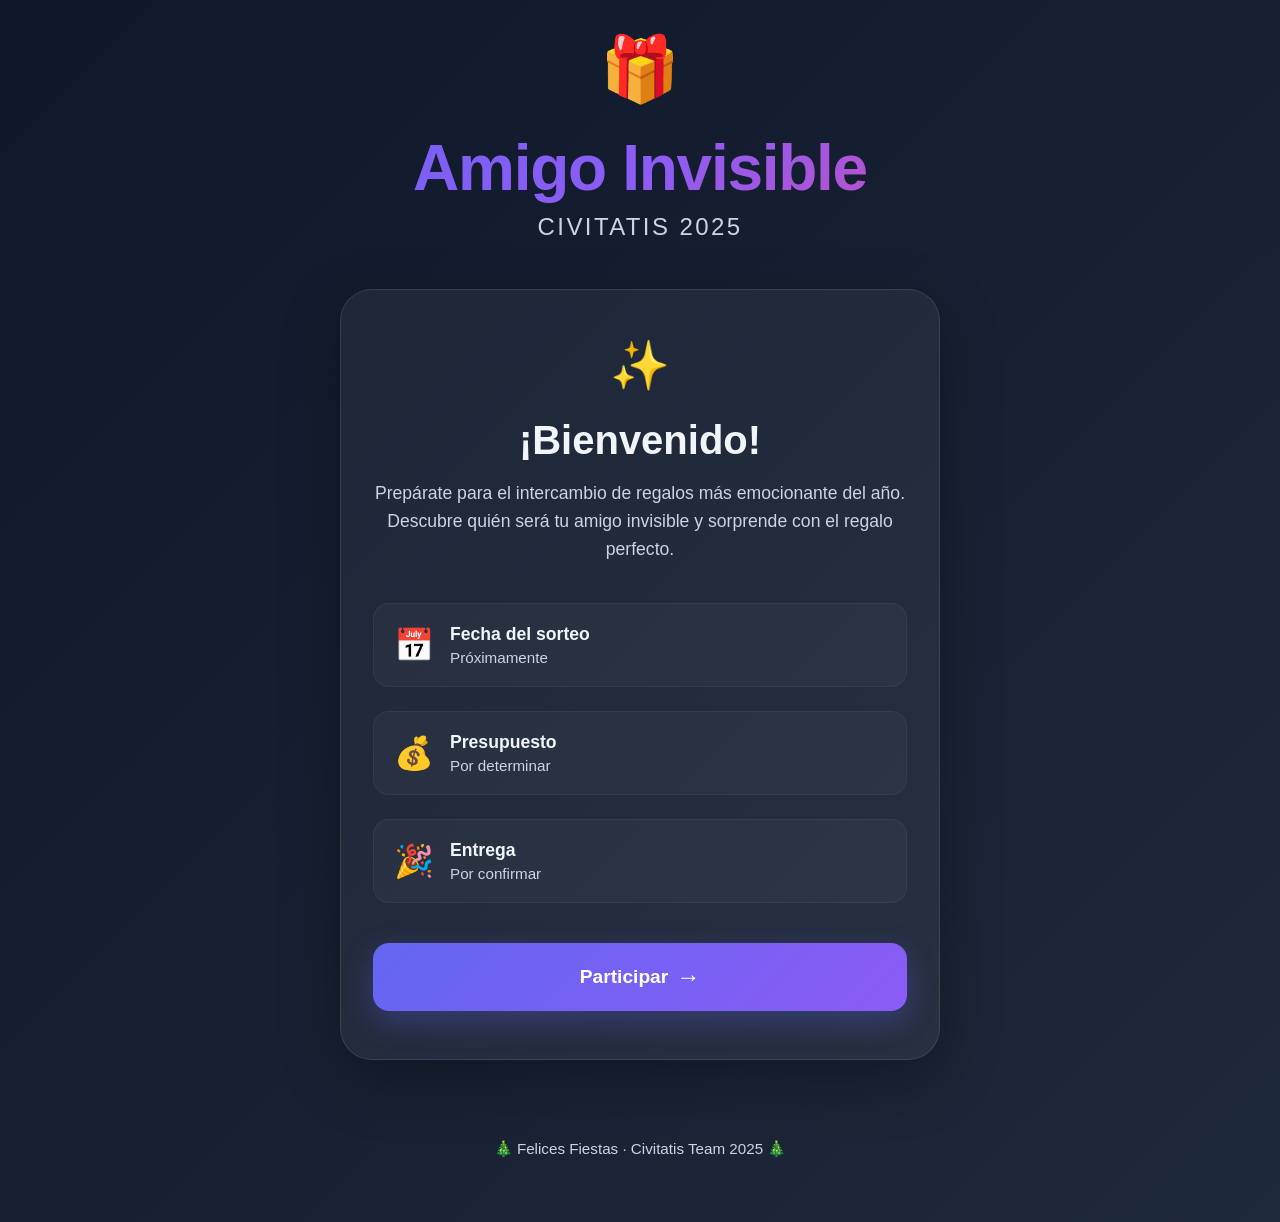
==== index.html @ 9f10d063 "First commit" ====
<!DOCTYPE html>
<html lang="es">
<head>
    <meta charset="UTF-8">
    <meta name="viewport" content="width=device-width, initial-scale=1.0">
    <title>Amigo Invisible 2025 - Civitatis</title>
    <link rel="stylesheet" href="styles.css">
</head>
<body>
    <div class="snow-container">
        <div class="snowflake">❄</div>
        <div class="snowflake">❅</div>
        <div class="snowflake">❆</div>
        <div class="snowflake">❄</div>
        <div class="snowflake">❅</div>
        <div class="snowflake">❆</div>
    </div>

    <div class="container">
        <header class="header">
            <div class="logo">
                <span class="gift-icon">🎁</span>
            </div>
            <h1 class="title">Amigo Invisible</h1>
            <p class="subtitle">Civitatis 2025</p>
        </header>

        <main class="main-content">
            <div class="card">
                <div class="card-icon">✨</div>
                <h2>¡Bienvenido!</h2>
                <p>Prepárate para el intercambio de regalos más emocionante del año. 
                   Descubre quién será tu amigo invisible y sorprende con el regalo perfecto.</p>
                
                <div class="info-section">
                    <div class="info-item">
                        <span class="info-icon">📅</span>
                        <div class="info-text">
                            <strong>Fecha del sorteo</strong>
                            <p>Próximamente</p>
                        </div>
                    </div>
                    
                    <div class="info-item">
                        <span class="info-icon">💰</span>
                        <div class="info-text">
                            <strong>Presupuesto</strong>
                            <p>Por determinar</p>
                        </div>
                    </div>
                    
                    <div class="info-item">
                        <span class="info-icon">🎉</span>
                        <div class="info-text">
                            <strong>Entrega</strong>
                            <p>Por confirmar</p>
                        </div>
                    </div>
                </div>

                <button class="cta-button">
                    <span>Participar</span>
                    <span class="button-arrow">→</span>
                </button>
            </div>
        </main>

        <footer class="footer">
            <p>🎄 Felices Fiestas · Civitatis Team 2025 🎄</p>
        </footer>
    </div>
</body>
</html>
---- styles.css ----
* {
    margin: 0;
    padding: 0;
    box-sizing: border-box;
}

:root {
    --primary-color: #6366f1;
    --secondary-color: #8b5cf6;
    --accent-color: #ec4899;
    --bg-gradient-start: #0f172a;
    --bg-gradient-end: #1e293b;
    --text-light: #f1f5f9;
    --text-muted: #cbd5e1;
    --card-bg: rgba(255, 255, 255, 0.05);
    --card-border: rgba(255, 255, 255, 0.1);
}

body {
    font-family: -apple-system, BlinkMacSystemFont, 'Segoe UI', Roboto, 'Helvetica Neue', Arial, sans-serif;
    background: linear-gradient(135deg, var(--bg-gradient-start) 0%, var(--bg-gradient-end) 100%);
    min-height: 100vh;
    color: var(--text-light);
    position: relative;
    overflow-x: hidden;
}

.snow-container {
    position: fixed;
    top: 0;
    left: 0;
    width: 100%;
    height: 100%;
    pointer-events: none;
    z-index: 1;
    overflow: hidden;
}

.snowflake {
    position: absolute;
    top: -10%;
    color: rgba(255, 255, 255, 0.3);
    font-size: 1.5rem;
    animation: fall linear infinite;
}

.snowflake:nth-child(1) { left: 10%; animation-duration: 10s; animation-delay: 0s; }
.snowflake:nth-child(2) { left: 25%; animation-duration: 12s; animation-delay: 2s; font-size: 2rem; }
.snowflake:nth-child(3) { left: 40%; animation-duration: 14s; animation-delay: 4s; }
.snowflake:nth-child(4) { left: 60%; animation-duration: 11s; animation-delay: 1s; font-size: 1.8rem; }
.snowflake:nth-child(5) { left: 75%; animation-duration: 13s; animation-delay: 3s; }
.snowflake:nth-child(6) { left: 90%; animation-duration: 15s; animation-delay: 5s; font-size: 2.2rem; }

@keyframes fall {
    0% {
        transform: translateY(0) rotate(0deg);
        opacity: 0;
    }
    10% {
        opacity: 1;
    }
    90% {
        opacity: 1;
    }
    100% {
        transform: translateY(110vh) rotate(360deg);
        opacity: 0;
    }
}

.container {
    max-width: 1200px;
    margin: 0 auto;
    padding: 2rem 1rem;
    position: relative;
    z-index: 2;
    min-height: 100vh;
    display: flex;
    flex-direction: column;
}

.header {
    text-align: center;
    margin-bottom: 3rem;
    animation: fadeInDown 0.8s ease-out;
}

.logo {
    margin-bottom: 1.5rem;
}

.gift-icon {
    font-size: 4rem;
    display: inline-block;
    animation: bounce 2s infinite;
}

@keyframes bounce {
    0%, 100% {
        transform: translateY(0);
    }
    50% {
        transform: translateY(-10px);
    }
}

.title {
    font-size: clamp(2.5rem, 6vw, 4rem);
    font-weight: 800;
    background: linear-gradient(135deg, var(--primary-color), var(--secondary-color), var(--accent-color));
    -webkit-background-clip: text;
    -webkit-text-fill-color: transparent;
    background-clip: text;
    margin-bottom: 0.5rem;
    letter-spacing: -0.02em;
}

.subtitle {
    font-size: clamp(1.2rem, 3vw, 1.5rem);
    color: var(--text-muted);
    font-weight: 300;
    letter-spacing: 0.1em;
    text-transform: uppercase;
}

.main-content {
    flex: 1;
    display: flex;
    align-items: center;
    justify-content: center;
    animation: fadeInUp 0.8s ease-out 0.2s both;
}

.card {
    background: var(--card-bg);
    backdrop-filter: blur(20px);
    border: 1px solid var(--card-border);
    border-radius: 2rem;
    padding: 3rem 2rem;
    max-width: 600px;
    width: 100%;
    box-shadow: 0 20px 60px rgba(0, 0, 0, 0.3);
    transition: transform 0.3s ease, box-shadow 0.3s ease;
}

.card:hover {
    transform: translateY(-5px);
    box-shadow: 0 30px 80px rgba(0, 0, 0, 0.4);
}

.card-icon {
    font-size: 3rem;
    text-align: center;
    margin-bottom: 1.5rem;
}

.card h2 {
    font-size: clamp(1.8rem, 4vw, 2.5rem);
    margin-bottom: 1rem;
    text-align: center;
    color: var(--text-light);
}

.card > p {
    text-align: center;
    color: var(--text-muted);
    line-height: 1.6;
    margin-bottom: 2.5rem;
    font-size: 1.1rem;
}

.info-section {
    display: flex;
    flex-direction: column;
    gap: 1.5rem;
    margin-bottom: 2.5rem;
}

.info-item {
    display: flex;
    align-items: center;
    gap: 1rem;
    padding: 1.25rem;
    background: rgba(255, 255, 255, 0.03);
    border-radius: 1rem;
    border: 1px solid rgba(255, 255, 255, 0.05);
    transition: all 0.3s ease;
}

.info-item:hover {
    background: rgba(255, 255, 255, 0.08);
    border-color: rgba(255, 255, 255, 0.15);
    transform: translateX(5px);
}

.info-icon {
    font-size: 2rem;
    flex-shrink: 0;
}

.info-text {
    flex: 1;
}

.info-text strong {
    display: block;
    font-size: 1.1rem;
    margin-bottom: 0.25rem;
    color: var(--text-light);
}

.info-text p {
    color: var(--text-muted);
    font-size: 0.95rem;
}

.cta-button {
    width: 100%;
    padding: 1.25rem 2rem;
    font-size: 1.2rem;
    font-weight: 600;
    color: white;
    background: linear-gradient(135deg, var(--primary-color), var(--secondary-color));
    border: none;
    border-radius: 1rem;
    cursor: pointer;
    transition: all 0.3s ease;
    display: flex;
    align-items: center;
    justify-content: center;
    gap: 0.5rem;
    box-shadow: 0 10px 30px rgba(99, 102, 241, 0.3);
}

.cta-button:hover {
    transform: translateY(-2px);
    box-shadow: 0 15px 40px rgba(99, 102, 241, 0.4);
    background: linear-gradient(135deg, var(--secondary-color), var(--accent-color));
}

.cta-button:active {
    transform: translateY(0);
}

.button-arrow {
    font-size: 1.5rem;
    transition: transform 0.3s ease;
}

.cta-button:hover .button-arrow {
    transform: translateX(5px);
}

.footer {
    text-align: center;
    margin-top: 3rem;
    padding: 2rem 0;
    color: var(--text-muted);
    font-size: 0.95rem;
    animation: fadeIn 0.8s ease-out 0.4s both;
}

@keyframes fadeInDown {
    from {
        opacity: 0;
        transform: translateY(-20px);
    }
    to {
        opacity: 1;
        transform: translateY(0);
    }
}

@keyframes fadeInUp {
    from {
        opacity: 0;
        transform: translateY(20px);
    }
    to {
        opacity: 1;
        transform: translateY(0);
    }
}

@keyframes fadeIn {
    from {
        opacity: 0;
    }
    to {
        opacity: 1;
    }
}

@media (max-width: 768px) {
    .container {
        padding: 1.5rem 1rem;
    }
    
    .header {
        margin-bottom: 2rem;
    }
    
    .gift-icon {
        font-size: 3rem;
    }
    
    .card {
        padding: 2rem 1.5rem;
        border-radius: 1.5rem;
    }
    
    .info-section {
        gap: 1rem;
    }
    
    .info-item {
        padding: 1rem;
    }
    
    .info-icon {
        font-size: 1.5rem;
    }
    
    .cta-button {
        padding: 1rem 1.5rem;
        font-size: 1.1rem;
    }
}

@media (max-width: 480px) {
    .snowflake {
        font-size: 1.2rem;
    }
    
    .card > p {
        font-size: 1rem;
    }
    
    .info-text strong {
        font-size: 1rem;
    }
    
    .info-text p {
        font-size: 0.9rem;
    }
}
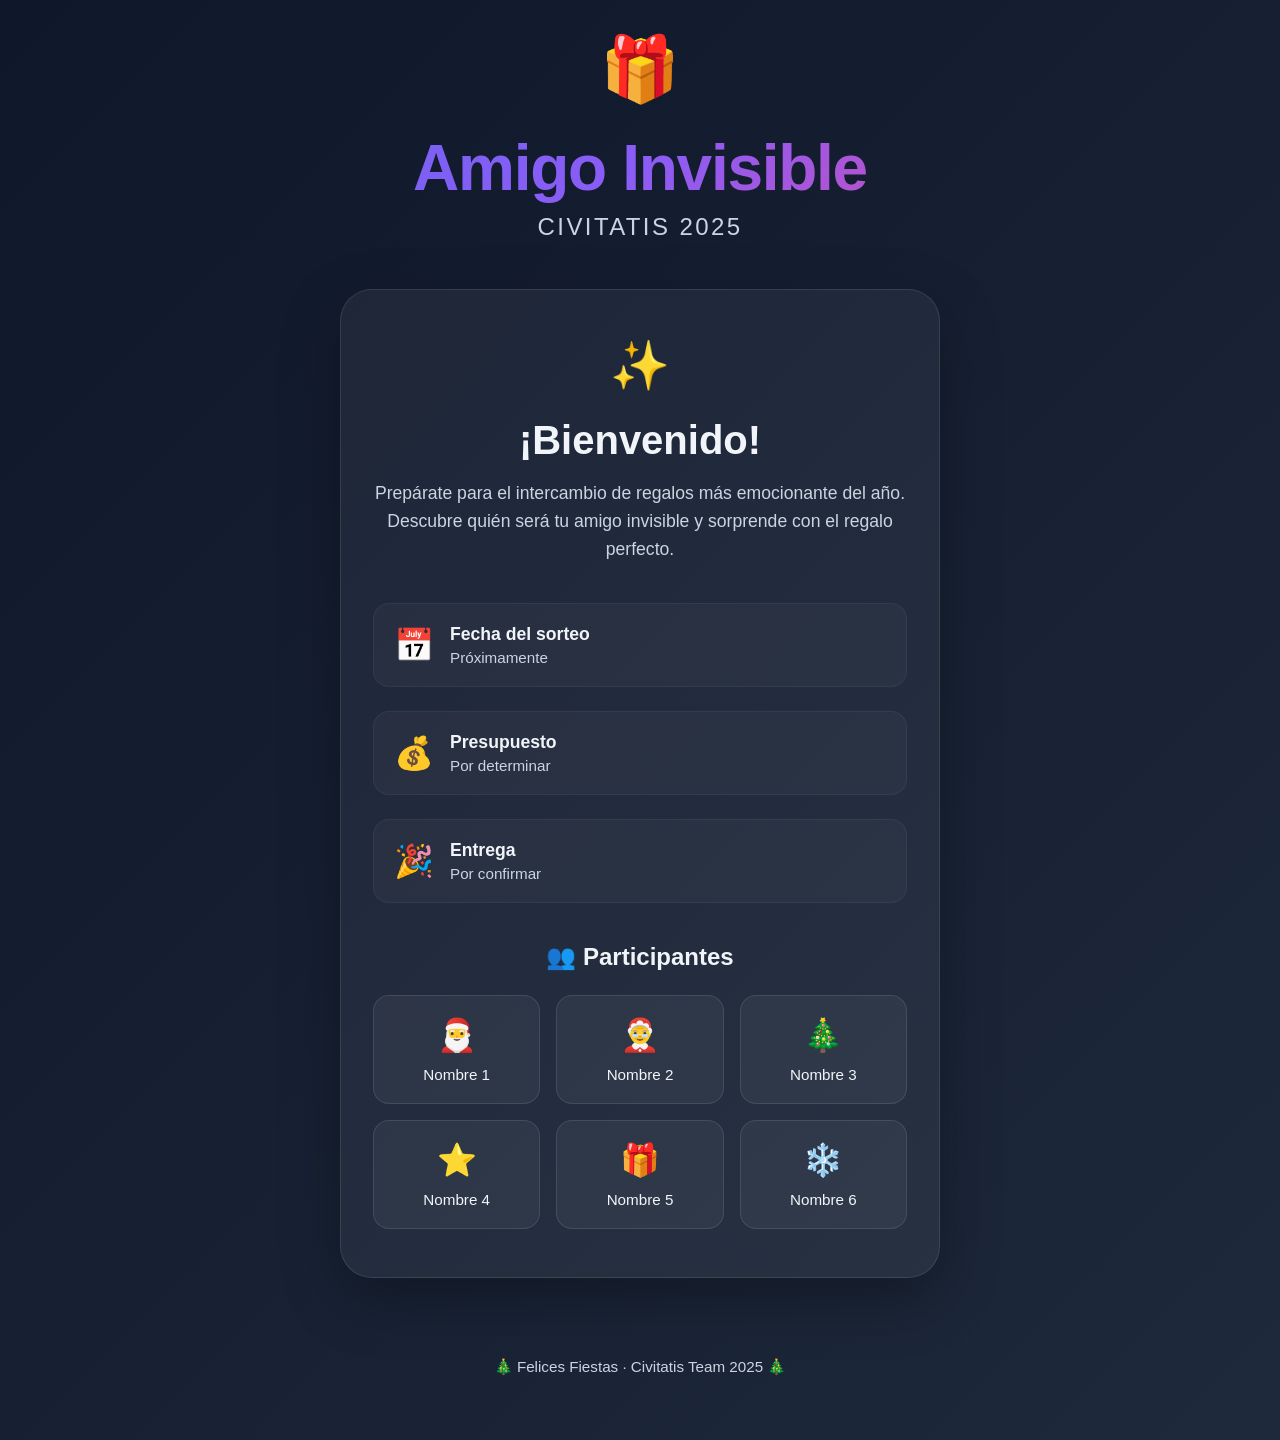
==== commit 6c25c5d6: "Changes" ====
--- a/index.html
+++ b/index.html
@@ -58,10 +58,35 @@
                     </div>
                 </div>
 
-                <button class="cta-button">
-                    <span>Participar</span>
-                    <span class="button-arrow">→</span>
-                </button>
+                <div class="participants-section">
+                    <h3>👥 Participantes</h3>
+                    <div class="participants-grid">
+                        <div class="participant-card">
+                            <span class="participant-emoji">🎅</span>
+                            <span class="participant-name">Nombre 1</span>
+                        </div>
+                        <div class="participant-card">
+                            <span class="participant-emoji">🤶</span>
+                            <span class="participant-name">Nombre 2</span>
+                        </div>
+                        <div class="participant-card">
+                            <span class="participant-emoji">🎄</span>
+                            <span class="participant-name">Nombre 3</span>
+                        </div>
+                        <div class="participant-card">
+                            <span class="participant-emoji">⭐</span>
+                            <span class="participant-name">Nombre 4</span>
+                        </div>
+                        <div class="participant-card">
+                            <span class="participant-emoji">🎁</span>
+                            <span class="participant-name">Nombre 5</span>
+                        </div>
+                        <div class="participant-card">
+                            <span class="participant-emoji">❄️</span>
+                            <span class="participant-name">Nombre 6</span>
+                        </div>
+                    </div>
+                </div>
             </div>
         </main>
 
--- a/styles.css
+++ b/styles.css
@@ -214,41 +214,51 @@
     font-size: 0.95rem;
 }
 
-.cta-button {
-    width: 100%;
-    padding: 1.25rem 2rem;
-    font-size: 1.2rem;
-    font-weight: 600;
-    color: white;
-    background: linear-gradient(135deg, var(--primary-color), var(--secondary-color));
-    border: none;
+.participants-section {
+    margin-top: 2rem;
+}
+
+.participants-section h3 {
+    font-size: 1.5rem;
+    margin-bottom: 1.5rem;
+    text-align: center;
+    color: var(--text-light);
+}
+
+.participants-grid {
+    display: grid;
+    grid-template-columns: repeat(auto-fill, minmax(140px, 1fr));
+    gap: 1rem;
+}
+
+.participant-card {
+    background: rgba(255, 255, 255, 0.05);
+    border: 1px solid rgba(255, 255, 255, 0.1);
     border-radius: 1rem;
-    cursor: pointer;
+    padding: 1.25rem 1rem;
+    display: flex;
+    flex-direction: column;
+    align-items: center;
+    gap: 0.75rem;
     transition: all 0.3s ease;
-    display: flex;
-    align-items: center;
-    justify-content: center;
-    gap: 0.5rem;
-    box-shadow: 0 10px 30px rgba(99, 102, 241, 0.3);
-}
-
-.cta-button:hover {
-    transform: translateY(-2px);
-    box-shadow: 0 15px 40px rgba(99, 102, 241, 0.4);
-    background: linear-gradient(135deg, var(--secondary-color), var(--accent-color));
-}
-
-.cta-button:active {
-    transform: translateY(0);
-}
-
-.button-arrow {
-    font-size: 1.5rem;
-    transition: transform 0.3s ease;
-}
-
-.cta-button:hover .button-arrow {
-    transform: translateX(5px);
+    cursor: default;
+}
+
+.participant-card:hover {
+    background: rgba(255, 255, 255, 0.1);
+    border-color: var(--primary-color);
+    transform: translateY(-3px);
+}
+
+.participant-emoji {
+    font-size: 2rem;
+}
+
+.participant-name {
+    font-size: 0.95rem;
+    color: var(--text-light);
+    text-align: center;
+    font-weight: 500;
 }
 
 .footer {
@@ -321,9 +331,13 @@
         font-size: 1.5rem;
     }
     
-    .cta-button {
-        padding: 1rem 1.5rem;
-        font-size: 1.1rem;
+    .participants-grid {
+        grid-template-columns: repeat(auto-fill, minmax(120px, 1fr));
+        gap: 0.75rem;
+    }
+    
+    .participant-card {
+        padding: 1rem 0.75rem;
     }
 }
 
@@ -343,4 +357,16 @@
     .info-text p {
         font-size: 0.9rem;
     }
-}
+    
+    .participants-grid {
+        grid-template-columns: repeat(2, 1fr);
+    }
+    
+    .participant-emoji {
+        font-size: 1.5rem;
+    }
+    
+    .participant-name {
+        font-size: 0.85rem;
+    }
+}
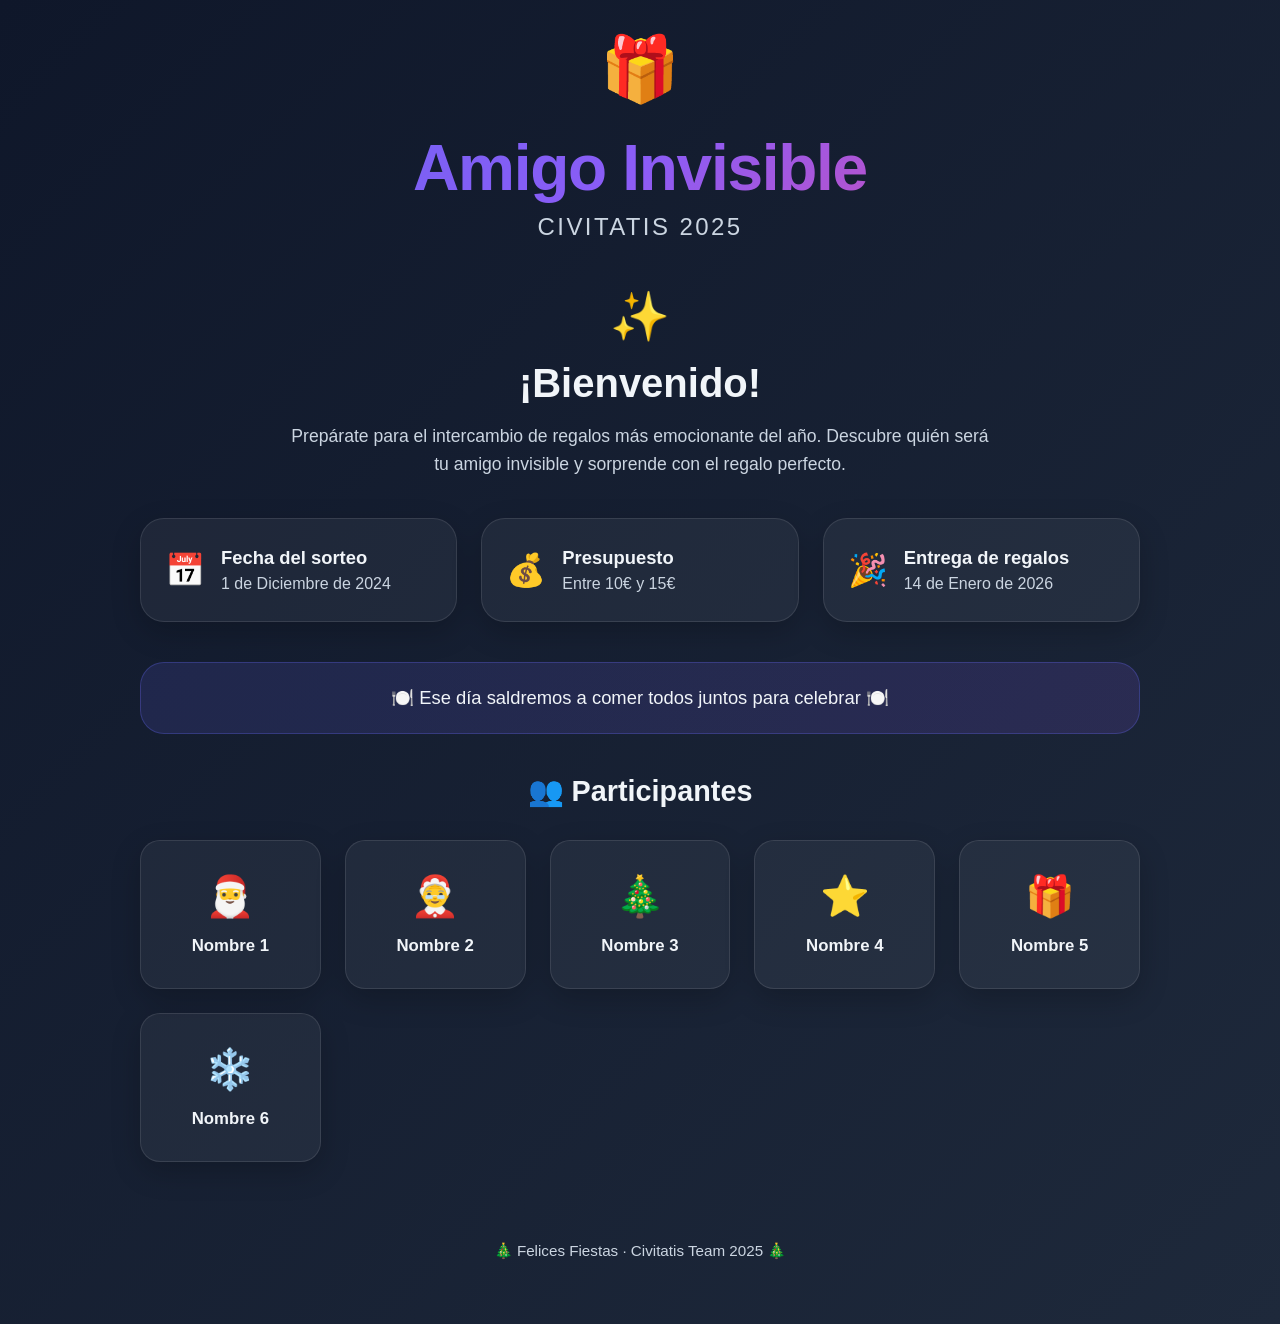
==== commit d0257edb: "Changes" ====
--- a/index.html
+++ b/index.html
@@ -26,65 +26,69 @@
         </header>
 
         <main class="main-content">
-            <div class="card">
+            <div class="welcome-section">
                 <div class="card-icon">✨</div>
                 <h2>¡Bienvenido!</h2>
                 <p>Prepárate para el intercambio de regalos más emocionante del año. 
                    Descubre quién será tu amigo invisible y sorprende con el regalo perfecto.</p>
-                
-                <div class="info-section">
-                    <div class="info-item">
-                        <span class="info-icon">📅</span>
-                        <div class="info-text">
-                            <strong>Fecha del sorteo</strong>
-                            <p>Próximamente</p>
-                        </div>
-                    </div>
-                    
-                    <div class="info-item">
-                        <span class="info-icon">💰</span>
-                        <div class="info-text">
-                            <strong>Presupuesto</strong>
-                            <p>Por determinar</p>
-                        </div>
-                    </div>
-                    
-                    <div class="info-item">
-                        <span class="info-icon">🎉</span>
-                        <div class="info-text">
-                            <strong>Entrega</strong>
-                            <p>Por confirmar</p>
-                        </div>
+            </div>
+
+            <div class="info-section">
+                <div class="info-item">
+                    <span class="info-icon">📅</span>
+                    <div class="info-text">
+                        <strong>Fecha del sorteo</strong>
+                        <p>1 de Diciembre de 2024</p>
                     </div>
                 </div>
+                
+                <div class="info-item">
+                    <span class="info-icon">💰</span>
+                    <div class="info-text">
+                        <strong>Presupuesto</strong>
+                        <p>Entre 10€ y 15€</p>
+                    </div>
+                </div>
+                
+                <div class="info-item">
+                    <span class="info-icon">🎉</span>
+                    <div class="info-text">
+                        <strong>Entrega de regalos</strong>
+                        <p>14 de Enero de 2026</p>
+                    </div>
+                </div>
+            </div>
 
-                <div class="participants-section">
-                    <h3>👥 Participantes</h3>
-                    <div class="participants-grid">
-                        <div class="participant-card">
-                            <span class="participant-emoji">🎅</span>
-                            <span class="participant-name">Nombre 1</span>
-                        </div>
-                        <div class="participant-card">
-                            <span class="participant-emoji">🤶</span>
-                            <span class="participant-name">Nombre 2</span>
-                        </div>
-                        <div class="participant-card">
-                            <span class="participant-emoji">🎄</span>
-                            <span class="participant-name">Nombre 3</span>
-                        </div>
-                        <div class="participant-card">
-                            <span class="participant-emoji">⭐</span>
-                            <span class="participant-name">Nombre 4</span>
-                        </div>
-                        <div class="participant-card">
-                            <span class="participant-emoji">🎁</span>
-                            <span class="participant-name">Nombre 5</span>
-                        </div>
-                        <div class="participant-card">
-                            <span class="participant-emoji">❄️</span>
-                            <span class="participant-name">Nombre 6</span>
-                        </div>
+            <div class="lunch-section">
+                <p>🍽️ Ese día saldremos a comer todos juntos para celebrar 🍽️</p>
+            </div>
+
+            <div class="participants-section">
+                <h3>👥 Participantes</h3>
+                <div class="participants-grid">
+                    <div class="participant-card">
+                        <span class="participant-emoji">🎅</span>
+                        <span class="participant-name">Nombre 1</span>
+                    </div>
+                    <div class="participant-card">
+                        <span class="participant-emoji">🤶</span>
+                        <span class="participant-name">Nombre 2</span>
+                    </div>
+                    <div class="participant-card">
+                        <span class="participant-emoji">🎄</span>
+                        <span class="participant-name">Nombre 3</span>
+                    </div>
+                    <div class="participant-card">
+                        <span class="participant-emoji">⭐</span>
+                        <span class="participant-name">Nombre 4</span>
+                    </div>
+                    <div class="participant-card">
+                        <span class="participant-emoji">🎁</span>
+                        <span class="participant-name">Nombre 5</span>
+                    </div>
+                    <div class="participant-card">
+                        <span class="participant-emoji">❄️</span>
+                        <span class="participant-name">Nombre 6</span>
                     </div>
                 </div>
             </div>
--- a/styles.css
+++ b/styles.css
@@ -126,71 +126,61 @@
 .main-content {
     flex: 1;
     display: flex;
-    align-items: center;
-    justify-content: center;
+    flex-direction: column;
+    gap: 2.5rem;
     animation: fadeInUp 0.8s ease-out 0.2s both;
-}
-
-.card {
-    background: var(--card-bg);
-    backdrop-filter: blur(20px);
-    border: 1px solid var(--card-border);
-    border-radius: 2rem;
-    padding: 3rem 2rem;
-    max-width: 600px;
+    max-width: 1000px;
+    margin: 0 auto;
     width: 100%;
-    box-shadow: 0 20px 60px rgba(0, 0, 0, 0.3);
-    transition: transform 0.3s ease, box-shadow 0.3s ease;
-}
-
-.card:hover {
-    transform: translateY(-5px);
-    box-shadow: 0 30px 80px rgba(0, 0, 0, 0.4);
+}
+
+.welcome-section {
+    text-align: center;
 }
 
 .card-icon {
     font-size: 3rem;
-    text-align: center;
-    margin-bottom: 1.5rem;
-}
-
-.card h2 {
+    margin-bottom: 1rem;
+}
+
+.welcome-section h2 {
     font-size: clamp(1.8rem, 4vw, 2.5rem);
     margin-bottom: 1rem;
-    text-align: center;
-    color: var(--text-light);
-}
-
-.card > p {
-    text-align: center;
+    color: var(--text-light);
+}
+
+.welcome-section p {
     color: var(--text-muted);
     line-height: 1.6;
-    margin-bottom: 2.5rem;
     font-size: 1.1rem;
+    max-width: 700px;
+    margin: 0 auto;
 }
 
 .info-section {
-    display: flex;
-    flex-direction: column;
+    display: grid;
+    grid-template-columns: repeat(auto-fit, minmax(280px, 1fr));
     gap: 1.5rem;
-    margin-bottom: 2.5rem;
 }
 
 .info-item {
     display: flex;
     align-items: center;
     gap: 1rem;
-    padding: 1.25rem;
-    background: rgba(255, 255, 255, 0.03);
-    border-radius: 1rem;
-    border: 1px solid rgba(255, 255, 255, 0.05);
+    padding: 1.75rem 1.5rem;
+    background: var(--card-bg);
+    backdrop-filter: blur(20px);
+    border-radius: 1.5rem;
+    border: 1px solid var(--card-border);
+    box-shadow: 0 10px 30px rgba(0, 0, 0, 0.2);
     transition: all 0.3s ease;
 }
 
 .info-item:hover {
-    background: rgba(255, 255, 255, 0.08);
-    border-color: rgba(255, 255, 255, 0.15);
-    transform: translateX(5px);
+    background: rgba(255, 255, 255, 0.1);
+    border-color: var(--primary-color);
+    transform: translateY(-5px);
+    box-shadow: 0 15px 40px rgba(0, 0, 0, 0.3);
 }
 
 .info-icon {
@@ -204,61 +194,75 @@
 
 .info-text strong {
     display: block;
-    font-size: 1.1rem;
-    margin-bottom: 0.25rem;
+    font-size: 1.15rem;
+    margin-bottom: 0.35rem;
     color: var(--text-light);
 }
 
 .info-text p {
     color: var(--text-muted);
-    font-size: 0.95rem;
-}
-
-.participants-section {
-    margin-top: 2rem;
+    font-size: 1rem;
+}
+
+.lunch-section {
+    text-align: center;
+    padding: 1.5rem 2rem;
+    background: linear-gradient(135deg, rgba(99, 102, 241, 0.15), rgba(139, 92, 246, 0.15));
+    border-radius: 1.5rem;
+    border: 1px solid rgba(99, 102, 241, 0.3);
+}
+
+.lunch-section p {
+    color: var(--text-light);
+    font-size: 1.15rem;
+    font-weight: 500;
 }
 
 .participants-section h3 {
-    font-size: 1.5rem;
-    margin-bottom: 1.5rem;
-    text-align: center;
-    color: var(--text-light);
+    font-size: 1.8rem;
+    margin-bottom: 2rem;
+    text-align: center;
+    color: var(--text-light);
+    font-weight: 700;
 }
 
 .participants-grid {
     display: grid;
-    grid-template-columns: repeat(auto-fill, minmax(140px, 1fr));
-    gap: 1rem;
+    grid-template-columns: repeat(auto-fill, minmax(160px, 1fr));
+    gap: 1.5rem;
 }
 
 .participant-card {
-    background: rgba(255, 255, 255, 0.05);
-    border: 1px solid rgba(255, 255, 255, 0.1);
-    border-radius: 1rem;
-    padding: 1.25rem 1rem;
+    background: var(--card-bg);
+    backdrop-filter: blur(20px);
+    border: 1px solid var(--card-border);
+    border-radius: 1.25rem;
+    padding: 2rem 1.5rem;
     display: flex;
     flex-direction: column;
     align-items: center;
-    gap: 0.75rem;
+    gap: 1rem;
     transition: all 0.3s ease;
     cursor: default;
+    box-shadow: 0 10px 30px rgba(0, 0, 0, 0.2);
 }
 
 .participant-card:hover {
     background: rgba(255, 255, 255, 0.1);
-    border-color: var(--primary-color);
-    transform: translateY(-3px);
+    border-color: var(--secondary-color);
+    transform: translateY(-5px) scale(1.02);
+    box-shadow: 0 15px 40px rgba(139, 92, 246, 0.3);
 }
 
 .participant-emoji {
-    font-size: 2rem;
+    font-size: 2.5rem;
 }
 
 .participant-name {
-    font-size: 0.95rem;
-    color: var(--text-light);
-    text-align: center;
-    font-weight: 500;
+    font-size: 1.05rem;
+    color: var(--text-light);
+    text-align: center;
+    font-weight: 600;
 }
 
 .footer {
@@ -314,30 +318,38 @@
         font-size: 3rem;
     }
     
-    .card {
-        padding: 2rem 1.5rem;
-        border-radius: 1.5rem;
+    .main-content {
+        gap: 2rem;
     }
     
     .info-section {
+        grid-template-columns: 1fr;
         gap: 1rem;
     }
     
     .info-item {
-        padding: 1rem;
+        padding: 1.25rem 1rem;
     }
     
     .info-icon {
         font-size: 1.5rem;
     }
     
+    .lunch-section {
+        padding: 1.25rem 1.5rem;
+    }
+    
+    .lunch-section p {
+        font-size: 1rem;
+    }
+    
     .participants-grid {
-        grid-template-columns: repeat(auto-fill, minmax(120px, 1fr));
-        gap: 0.75rem;
+        grid-template-columns: repeat(auto-fill, minmax(140px, 1fr));
+        gap: 1rem;
     }
     
     .participant-card {
-        padding: 1rem 0.75rem;
+        padding: 1.5rem 1rem;
     }
 }
 
@@ -346,7 +358,7 @@
         font-size: 1.2rem;
     }
     
-    .card > p {
+    .welcome-section p {
         font-size: 1rem;
     }
     
@@ -355,18 +367,23 @@
     }
     
     .info-text p {
-        font-size: 0.9rem;
+        font-size: 0.95rem;
     }
     
     .participants-grid {
         grid-template-columns: repeat(2, 1fr);
+        gap: 0.85rem;
     }
     
     .participant-emoji {
-        font-size: 1.5rem;
+        font-size: 2rem;
     }
     
     .participant-name {
-        font-size: 0.85rem;
-    }
-}
+        font-size: 0.95rem;
+    }
+    
+    .participant-card {
+        padding: 1.25rem 0.75rem;
+    }
+}
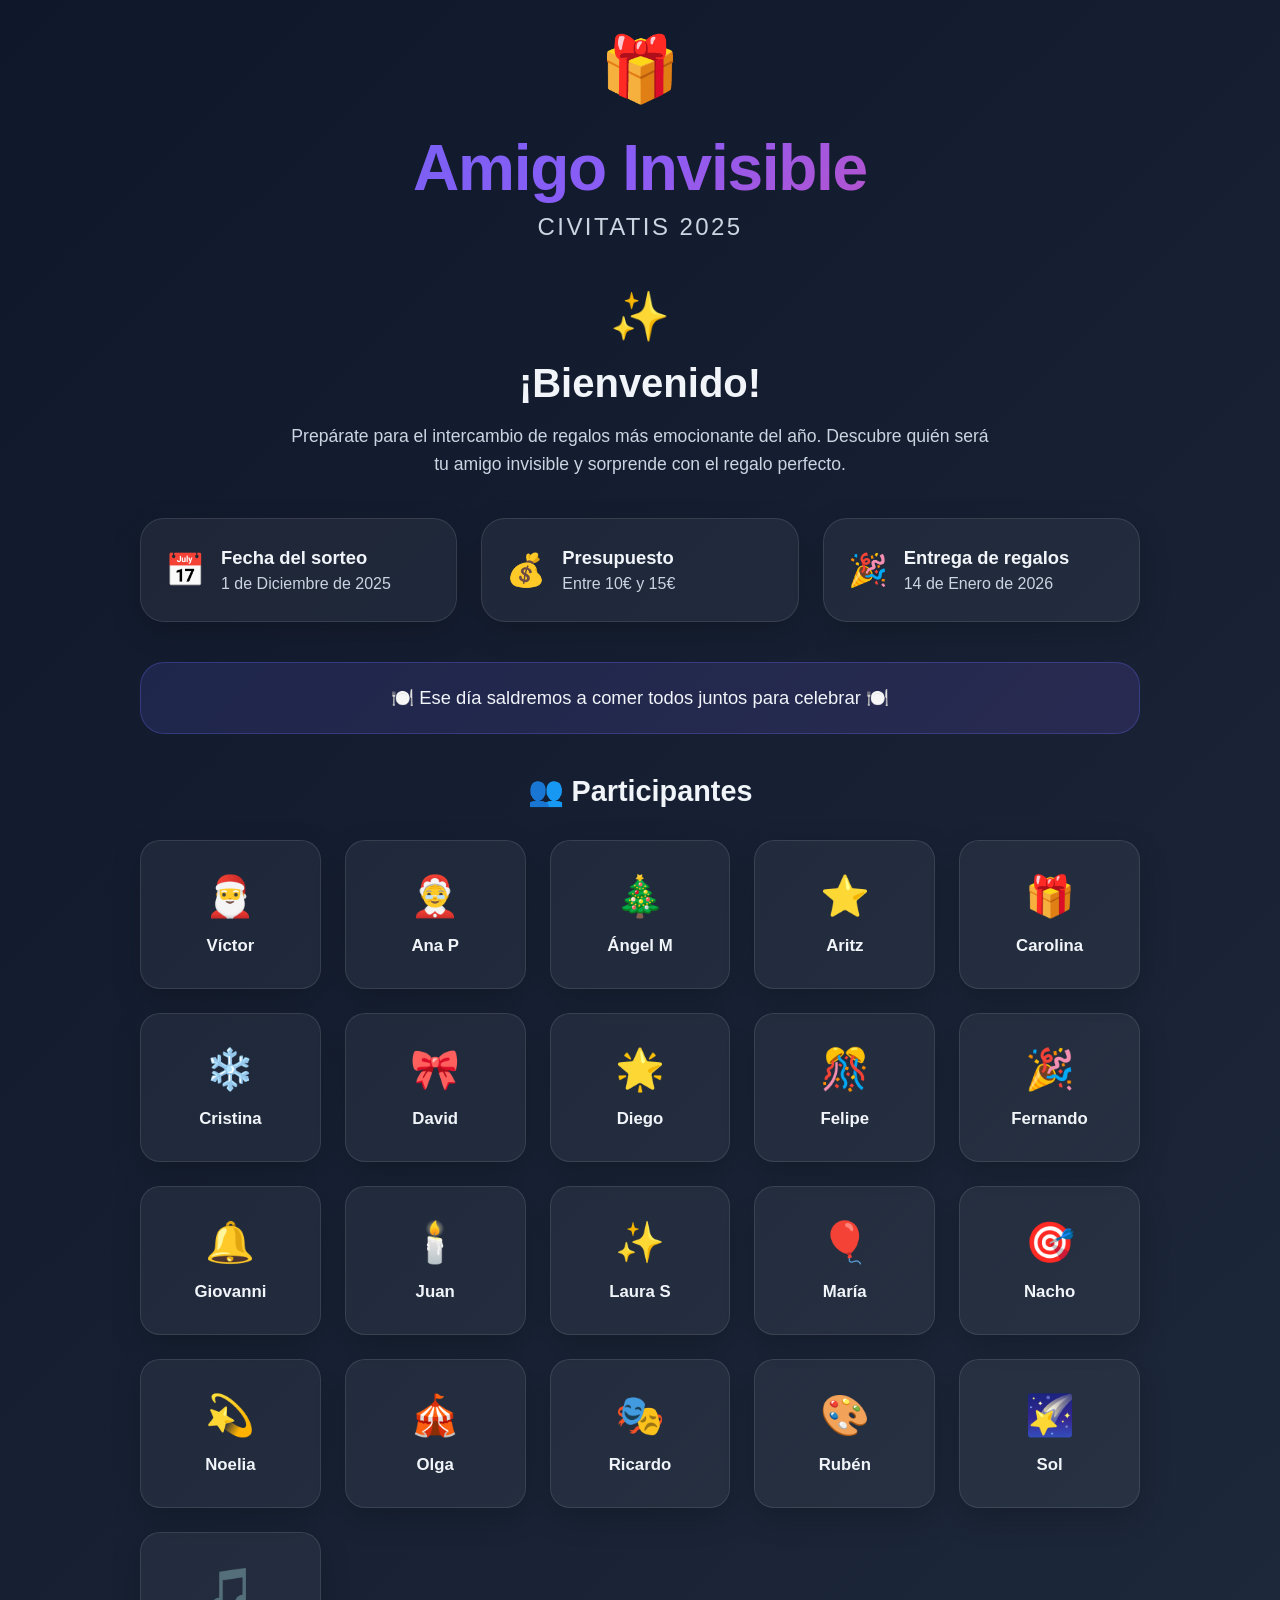
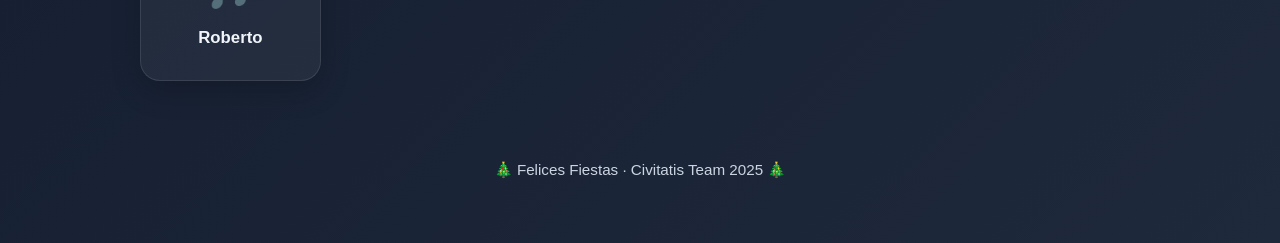
==== commit d31b94a5: "Changes" ====
--- a/index.html
+++ b/index.html
@@ -38,7 +38,7 @@
                     <span class="info-icon">📅</span>
                     <div class="info-text">
                         <strong>Fecha del sorteo</strong>
-                        <p>1 de Diciembre de 2024</p>
+                        <p>1 de Diciembre de 2025</p>
                     </div>
                 </div>
                 
@@ -68,27 +68,87 @@
                 <div class="participants-grid">
                     <div class="participant-card">
                         <span class="participant-emoji">🎅</span>
-                        <span class="participant-name">Nombre 1</span>
+                        <span class="participant-name">Víctor</span>
                     </div>
                     <div class="participant-card">
                         <span class="participant-emoji">🤶</span>
-                        <span class="participant-name">Nombre 2</span>
+                        <span class="participant-name">Ana P</span>
                     </div>
                     <div class="participant-card">
                         <span class="participant-emoji">🎄</span>
-                        <span class="participant-name">Nombre 3</span>
+                        <span class="participant-name">Ángel M</span>
                     </div>
                     <div class="participant-card">
                         <span class="participant-emoji">⭐</span>
-                        <span class="participant-name">Nombre 4</span>
+                        <span class="participant-name">Aritz</span>
                     </div>
                     <div class="participant-card">
                         <span class="participant-emoji">🎁</span>
-                        <span class="participant-name">Nombre 5</span>
+                        <span class="participant-name">Carolina</span>
                     </div>
                     <div class="participant-card">
                         <span class="participant-emoji">❄️</span>
-                        <span class="participant-name">Nombre 6</span>
+                        <span class="participant-name">Cristina</span>
+                    </div>
+                    <div class="participant-card">
+                        <span class="participant-emoji">🎀</span>
+                        <span class="participant-name">David</span>
+                    </div>
+                    <div class="participant-card">
+                        <span class="participant-emoji">🌟</span>
+                        <span class="participant-name">Diego</span>
+                    </div>
+                    <div class="participant-card">
+                        <span class="participant-emoji">🎊</span>
+                        <span class="participant-name">Felipe</span>
+                    </div>
+                    <div class="participant-card">
+                        <span class="participant-emoji">🎉</span>
+                        <span class="participant-name">Fernando</span>
+                    </div>
+                    <div class="participant-card">
+                        <span class="participant-emoji">🔔</span>
+                        <span class="participant-name">Giovanni</span>
+                    </div>
+                    <div class="participant-card">
+                        <span class="participant-emoji">🕯️</span>
+                        <span class="participant-name">Juan</span>
+                    </div>
+                    <div class="participant-card">
+                        <span class="participant-emoji">✨</span>
+                        <span class="participant-name">Laura S</span>
+                    </div>
+                    <div class="participant-card">
+                        <span class="participant-emoji">🎈</span>
+                        <span class="participant-name">María</span>
+                    </div>
+                    <div class="participant-card">
+                        <span class="participant-emoji">🎯</span>
+                        <span class="participant-name">Nacho</span>
+                    </div>
+                    <div class="participant-card">
+                        <span class="participant-emoji">💫</span>
+                        <span class="participant-name">Noelia</span>
+                    </div>
+                    <div class="participant-card">
+                        <span class="participant-emoji">🎪</span>
+                        <span class="participant-name">Olga</span>
+                    </div>
+                    <div class="participant-card">
+                        <span class="participant-emoji">🎭</span>
+                        <span class="participant-name">Ricardo</span>
+                    </div>
+                    <div class="participant-card">
+                        <span class="participant-emoji">🎨</span>
+                        <span class="participant-name">Rubén</span>
+                    </div>
+                    <div class="participant-card">
+                        <span class="participant-emoji">🌠</span>
+                        <span class="participant-name">Sol</span>
+                    </div>
+                    <div class="participant-card">
+                        <span class="participant-emoji">🎵</span>
+                        <span class="participant-name">Roberto</span>
                     </div>
                 </div>
             </div>
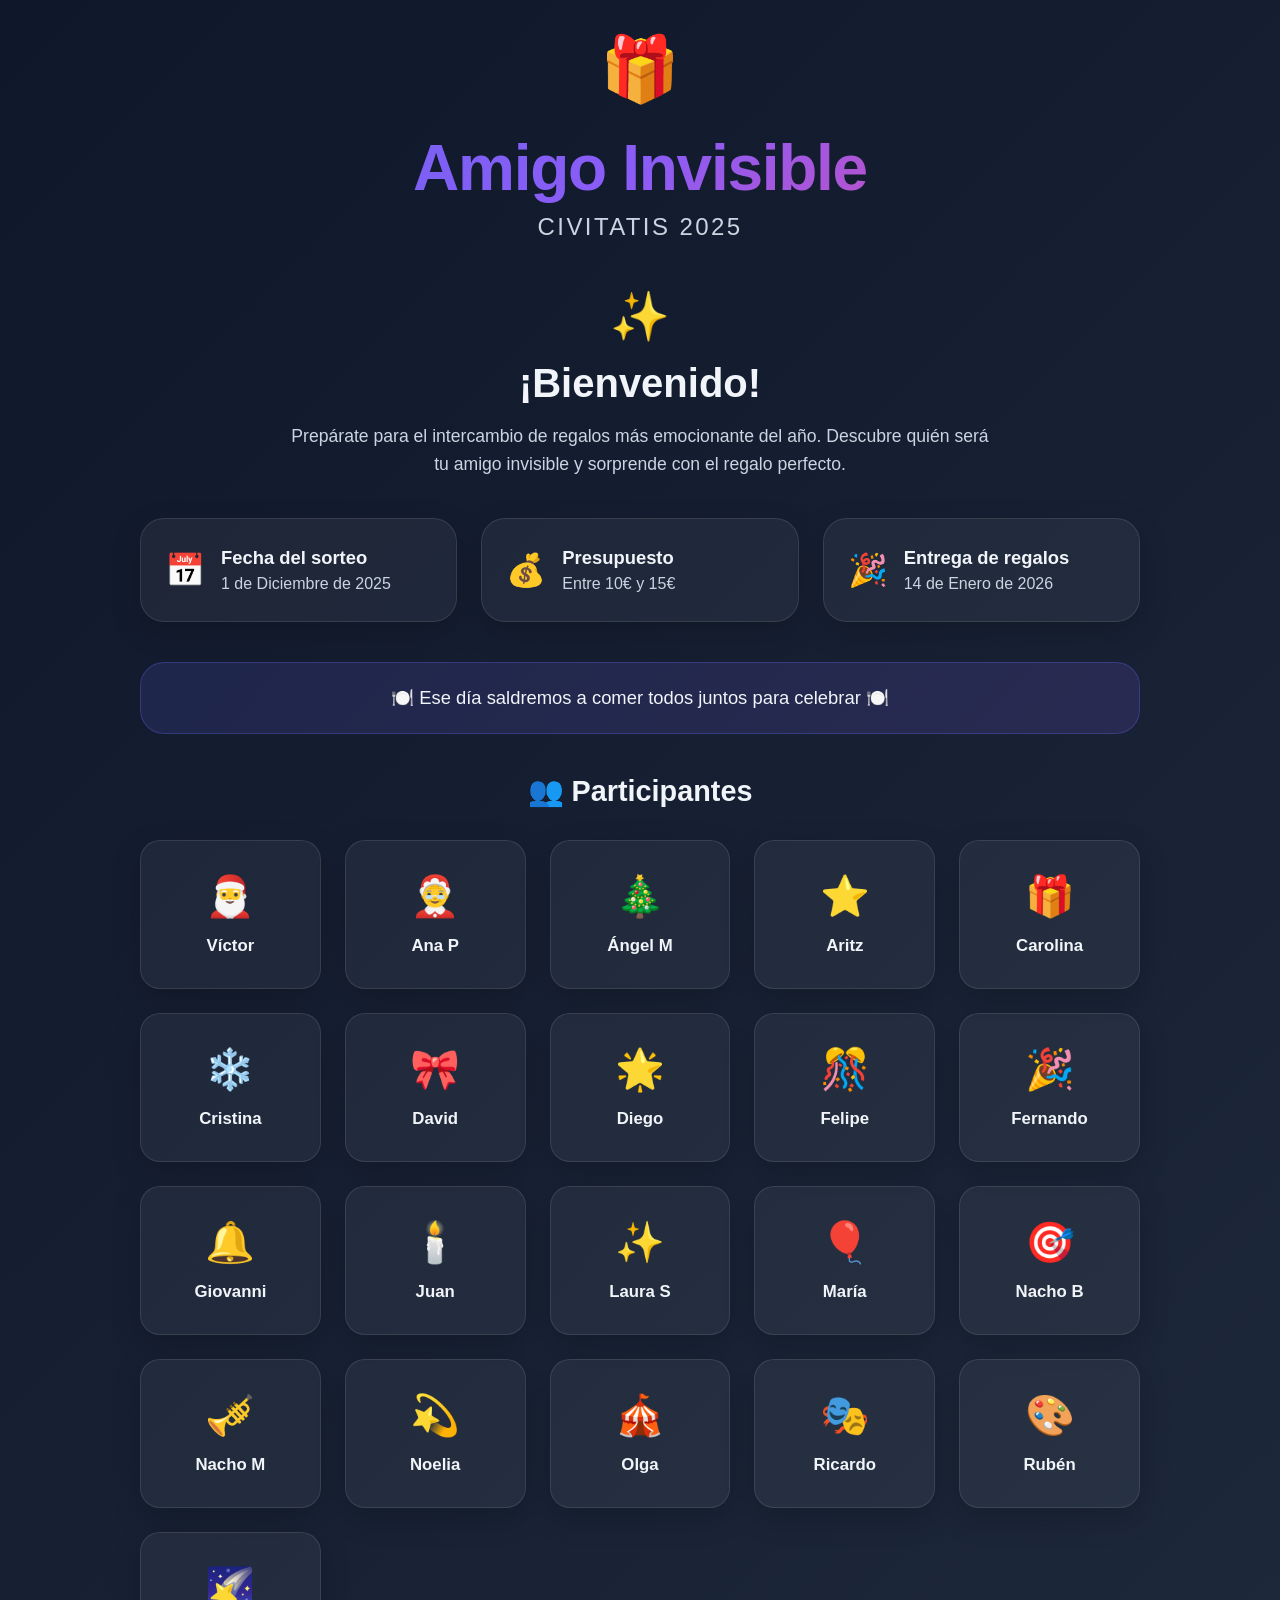
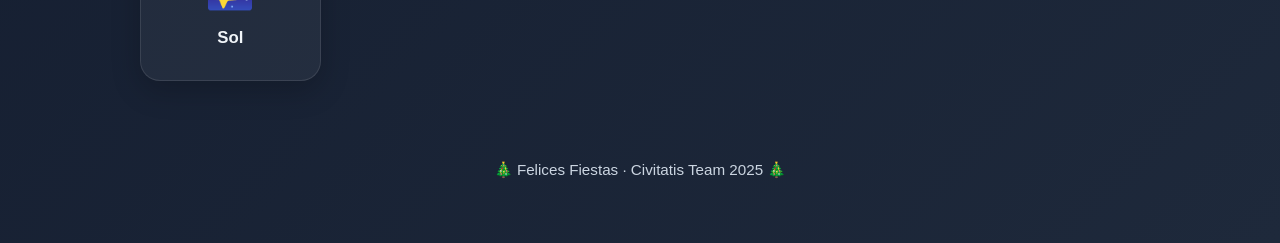
==== commit 76bf23ad: "Changes" ====
--- a/index.html
+++ b/index.html
@@ -124,7 +124,11 @@
                     </div>
                     <div class="participant-card">
                         <span class="participant-emoji">🎯</span>
-                        <span class="participant-name">Nacho</span>
+                        <span class="participant-name">Nacho B</span>
+                    </div>
+                    <div class="participant-card">
+                        <span class="participant-emoji">🎺</span>
+                        <span class="participant-name">Nacho M</span>
                     </div>
                     <div class="participant-card">
                         <span class="participant-emoji">💫</span>
@@ -146,10 +150,6 @@
                         <span class="participant-emoji">🌠</span>
                         <span class="participant-name">Sol</span>
                     </div>
-                    <div class="participant-card">
-                        <span class="participant-emoji">🎵</span>
-                        <span class="participant-name">Roberto</span>
-                    </div>
                 </div>
             </div>
         </main>
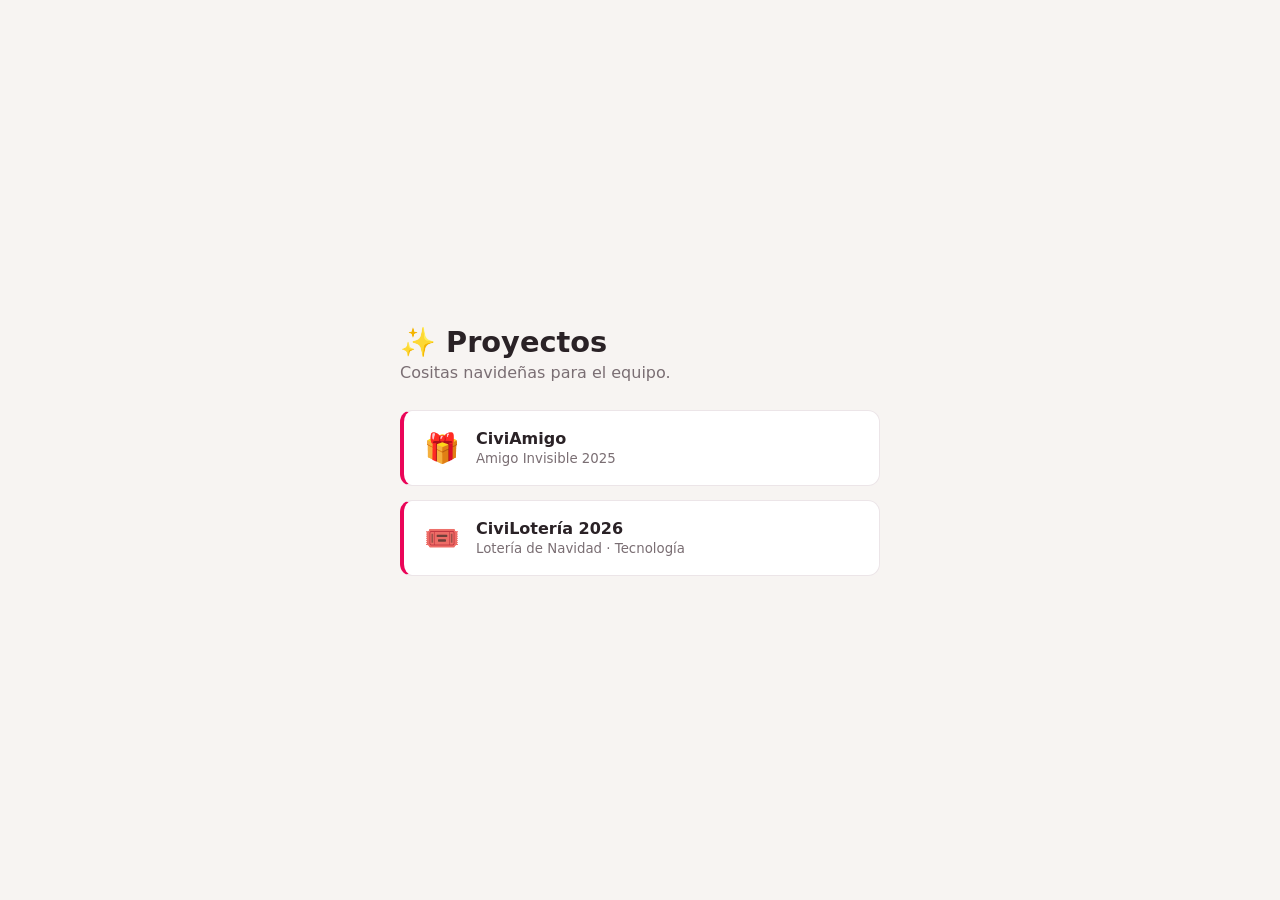
==== commit a3d69f36: "Add civiloteria2026 landing and root index; move civiamigo to folder Co-Authored-By: Claude Opus 5.5" ====
--- a/index.html
+++ b/index.html
@@ -3,160 +3,66 @@
 <head>
     <meta charset="UTF-8">
     <meta name="viewport" content="width=device-width, initial-scale=1.0">
-    <title>Amigo Invisible 2025 - Civitatis</title>
-    <link rel="stylesheet" href="styles.css">
+    <title>r3steban</title>
+    <style>
+        * { box-sizing: border-box; margin: 0; padding: 0; }
+
+        body {
+            min-height: 100vh;
+            font-family: system-ui, -apple-system, 'Segoe UI', sans-serif;
+            background: #F7F4F2;
+            color: #2A2226;
+            display: flex;
+            align-items: center;
+            justify-content: center;
+            padding: 24px 16px;
+        }
+
+        main { width: 100%; max-width: 480px; }
+
+        h1 { font-size: 1.8rem; margin-bottom: 4px; }
+        p { color: #7A6E73; margin-bottom: 28px; }
+
+        ul { list-style: none; display: grid; gap: 14px; }
+
+        a {
+            display: flex;
+            align-items: center;
+            gap: 16px;
+            padding: 18px 20px;
+            background: #fff;
+            border: 1px solid #ECE5E8;
+            border-left: 4px solid #EA0558;
+            border-radius: 12px;
+            text-decoration: none;
+            color: inherit;
+            transition: transform .15s ease, box-shadow .15s ease;
+        }
+        a:hover { transform: translateX(4px); box-shadow: 0 6px 18px rgba(234, 5, 88, .12); }
+
+        .icon { font-size: 1.8rem; }
+        strong { display: block; }
+        small { color: #7A6E73; }
+    </style>
 </head>
 <body>
-    <div class="snow-container">
-        <div class="snowflake">❄</div>
-        <div class="snowflake">❅</div>
-        <div class="snowflake">❆</div>
-        <div class="snowflake">❄</div>
-        <div class="snowflake">❅</div>
-        <div class="snowflake">❆</div>
-    </div>
-
-    <div class="container">
-        <header class="header">
-            <div class="logo">
-                <span class="gift-icon">🎁</span>
-            </div>
-            <h1 class="title">Amigo Invisible</h1>
-            <p class="subtitle">Civitatis 2025</p>
-        </header>
-
-        <main class="main-content">
-            <div class="welcome-section">
-                <div class="card-icon">✨</div>
-                <h2>¡Bienvenido!</h2>
-                <p>Prepárate para el intercambio de regalos más emocionante del año. 
-                   Descubre quién será tu amigo invisible y sorprende con el regalo perfecto.</p>
-            </div>
-
-            <div class="info-section">
-                <div class="info-item">
-                    <span class="info-icon">📅</span>
-                    <div class="info-text">
-                        <strong>Fecha del sorteo</strong>
-                        <p>1 de Diciembre de 2025</p>
-                    </div>
-                </div>
-                
-                <div class="info-item">
-                    <span class="info-icon">💰</span>
-                    <div class="info-text">
-                        <strong>Presupuesto</strong>
-                        <p>Entre 10€ y 15€</p>
-                    </div>
-                </div>
-                
-                <div class="info-item">
-                    <span class="info-icon">🎉</span>
-                    <div class="info-text">
-                        <strong>Entrega de regalos</strong>
-                        <p>14 de Enero de 2026</p>
-                    </div>
-                </div>
-            </div>
-
-            <div class="lunch-section">
-                <p>🍽️ Ese día saldremos a comer todos juntos para celebrar 🍽️</p>
-            </div>
-
-            <div class="participants-section">
-                <h3>👥 Participantes</h3>
-                <div class="participants-grid">
-                    <div class="participant-card">
-                        <span class="participant-emoji">🎅</span>
-                        <span class="participant-name">Víctor</span>
-                    </div>
-                    <div class="participant-card">
-                        <span class="participant-emoji">🤶</span>
-                        <span class="participant-name">Ana P</span>
-                    </div>
-                    <div class="participant-card">
-                        <span class="participant-emoji">🎄</span>
-                        <span class="participant-name">Ángel M</span>
-                    </div>
-                    <div class="participant-card">
-                        <span class="participant-emoji">⭐</span>
-                        <span class="participant-name">Aritz</span>
-                    </div>
-                    <div class="participant-card">
-                        <span class="participant-emoji">🎁</span>
-                        <span class="participant-name">Carolina</span>
-                    </div>
-                    <div class="participant-card">
-                        <span class="participant-emoji">❄️</span>
-                        <span class="participant-name">Cristina</span>
-                    </div>
-                    <div class="participant-card">
-                        <span class="participant-emoji">🎀</span>
-                        <span class="participant-name">David</span>
-                    </div>
-                    <div class="participant-card">
-                        <span class="participant-emoji">🌟</span>
-                        <span class="participant-name">Diego</span>
-                    </div>
-                    <div class="participant-card">
-                        <span class="participant-emoji">🎊</span>
-                        <span class="participant-name">Felipe</span>
-                    </div>
-                    <div class="participant-card">
-                        <span class="participant-emoji">🎉</span>
-                        <span class="participant-name">Fernando</span>
-                    </div>
-                    <div class="participant-card">
-                        <span class="participant-emoji">🔔</span>
-                        <span class="participant-name">Giovanni</span>
-                    </div>
-                    <div class="participant-card">
-                        <span class="participant-emoji">🕯️</span>
-                        <span class="participant-name">Juan</span>
-                    </div>
-                    <div class="participant-card">
-                        <span class="participant-emoji">✨</span>
-                        <span class="participant-name">Laura S</span>
-                    </div>
-                    <div class="participant-card">
-                        <span class="participant-emoji">🎈</span>
-                        <span class="participant-name">María</span>
-                    </div>
-                    <div class="participant-card">
-                        <span class="participant-emoji">🎯</span>
-                        <span class="participant-name">Nacho B</span>
-                    </div>
-                    <div class="participant-card">
-                        <span class="participant-emoji">🎺</span>
-                        <span class="participant-name">Nacho M</span>
-                    </div>
-                    <div class="participant-card">
-                        <span class="participant-emoji">💫</span>
-                        <span class="participant-name">Noelia</span>
-                    </div>
-                    <div class="participant-card">
-                        <span class="participant-emoji">🎪</span>
-                        <span class="participant-name">Olga</span>
-                    </div>
-                    <div class="participant-card">
-                        <span class="participant-emoji">🎭</span>
-                        <span class="participant-name">Ricardo</span>
-                    </div>
-                    <div class="participant-card">
-                        <span class="participant-emoji">🎨</span>
-                        <span class="participant-name">Rubén</span>
-                    </div>
-                    <div class="participant-card">
-                        <span class="participant-emoji">🌠</span>
-                        <span class="participant-name">Sol</span>
-                    </div>
-                </div>
-            </div>
-        </main>
-
-        <footer class="footer">
-            <p>🎄 Felices Fiestas · Civitatis Team 2025 🎄</p>
-        </footer>
-    </div>
+    <main>
+        <h1>✨ Proyectos</h1>
+        <p>Cositas navideñas para el equipo.</p>
+        <ul>
+            <li>
+                <a href="civiamigo/">
+                    <span class="icon">🎁</span>
+                    <span><strong>CiviAmigo</strong><small>Amigo Invisible 2025</small></span>
+                </a>
+            </li>
+            <li>
+                <a href="civiloteria2026/">
+                    <span class="icon">🎟️</span>
+                    <span><strong>CiviLotería 2026</strong><small>Lotería de Navidad · Tecnología</small></span>
+                </a>
+            </li>
+        </ul>
+    </main>
 </body>
 </html>
